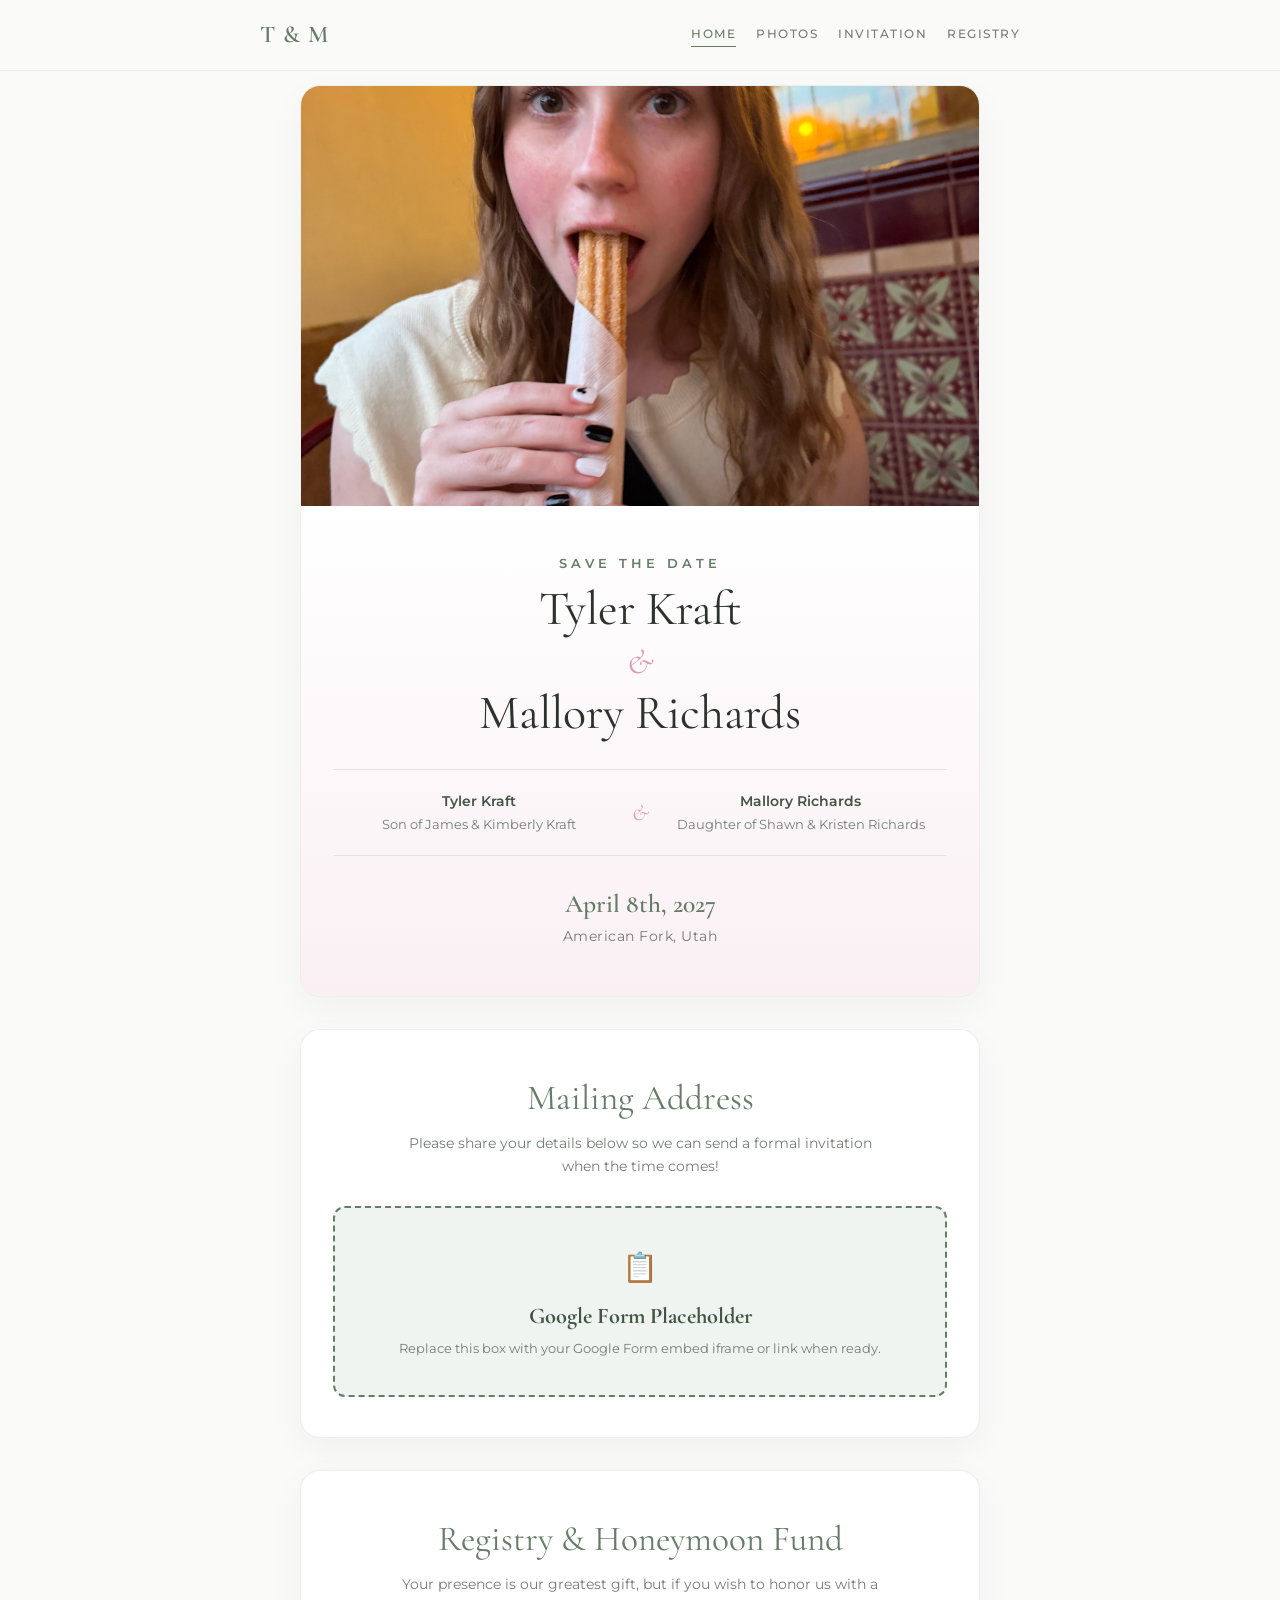
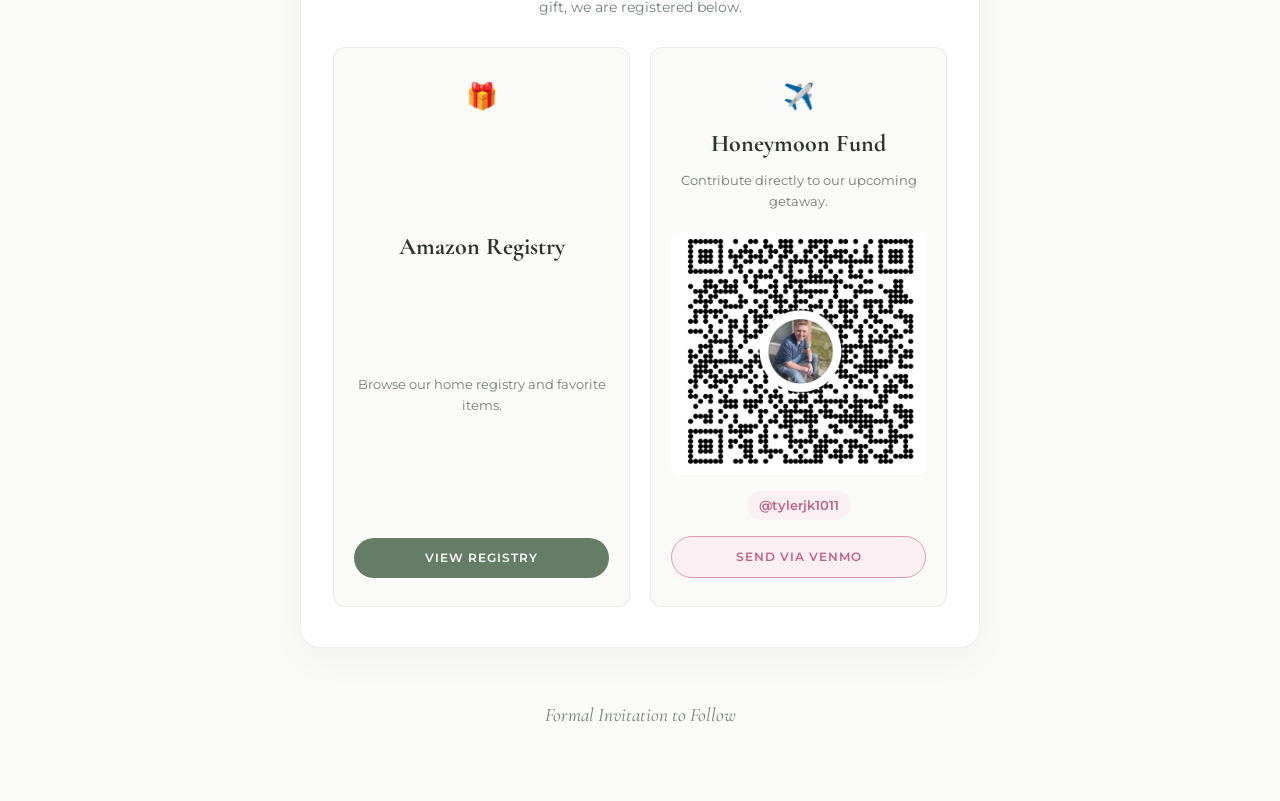
==== index.html @ 61050654 "first commit" ====
<!DOCTYPE html>
<html lang="en">
<head>
  <meta charset="UTF-8" />
  <meta name="viewport" content="width=device-width, initial-scale=1.0" />
  <title>Save the Date | Tyler & Mallory</title>

  <!-- Google Fonts -->
  <link rel="preconnect" href="https://fonts.googleapis.com">
  <link rel="preconnect" href="https://fonts.gstatic.com" crossorigin>
  <link href="https://fonts.googleapis.com/css2?family=Cormorant+Garamond:ital,wght@0,300;0,400;0,600;1,400&family=Montserrat:wght@300;400;500;600&display=swap" rel="stylesheet">

  <link rel="stylesheet" href="styles.css" />
</head>
<body>

  <!-- Sticky Navigation Bar -->
  <nav class="navbar">
    <div class="nav-container">
      <a href="index.html" class="nav-brand">T & M</a>
      <div class="nav-links">
        <a href="index.html" class="active">Home</a>
        <a href="gallery.html">Photos</a>
        <a href="#form-section">Invitation</a>
        <a href="#registry-section">Registry</a>
      </div>
    </div>
  </nav>

  <main class="container">
    
    <!-- Hero Section -->
    <header class="hero">
      <div class="hero-image-wrapper">
        <img src="images/churro.jpg" alt="Tyler Kraft and Mallory Richards" class="hero-image" />
      </div>

      <div class="hero-content">
        <span class="subtitle">Save the Date</span>
        <h1 class="names">
          Tyler Kraft
          <span class="ampersand">&amp;</span>
          Mallory Richards
        </h1>

        <!-- Parents Lineage Block -->
        <div class="parents-block">
          <div class="parent-side">
            <span class="groom-label">Tyler Kraft</span>
            <span class="parent-names">Son of James &amp; Kimberly Kraft</span>
          </div>
          <div class="parent-divider">&amp;</div>
          <div class="parent-side">
            <span class="bride-label">Mallory Richards</span>
            <span class="parent-names">Daughter of Shawn &amp; Kristen Richards</span>
          </div>
        </div>

        <div class="date-badge">
          <p class="date">April 8th, 2027</p>
          <p class="location">American Fork, Utah</p>
        </div>
      </div>
    </header>

    <!-- Address / Invitation Request Form Section -->
    <section id="form-section" class="card">
      <div class="card-header">
        <h2 class="card-title">Mailing Address</h2>
        <p class="card-subtitle">Please share your details below so we can send a formal invitation when the time comes!</p>
      </div>
      
      <!-- GOOGLE FORM PLACEHOLDER -->
      <div class="form-placeholder">
        <div class="placeholder-icon">📋</div>
        <h3>Google Form Placeholder</h3>
        <p>Replace this box with your Google Form embed iframe or link when ready.</p>
      </div>
    </section>

    <!-- Registry & Honeymoon Fund Section -->
    <section id="registry-section" class="card">
      <div class="card-header">
        <h2 class="card-title">Registry &amp; Honeymoon Fund</h2>
        <p class="card-subtitle">Your presence is our greatest gift, but if you wish to honor us with a gift, we are registered below.</p>
      </div>

      <div class="registry-grid">
        
        <!-- Amazon Registry Card -->
        <div class="registry-card">
          <div class="registry-icon">🎁</div>
          <h3>Amazon Registry</h3>
          <p>Browse our home registry and favorite items.</p>
          <a href="https://www.amazon.com/" target="_blank" rel="noopener noreferrer" class="btn btn-primary">View Registry</a>
        </div>

        <!-- Venmo Honeymoon Fund Card -->
        <div class="registry-card">
          <div class="registry-icon">✈️</div>
          <h3>Honeymoon Fund</h3>
          <p>Contribute directly to our upcoming getaway.</p>
          <img src="images/qr.jpeg" alt="Venmo QR Code" class="venmo-qr" />
          <div class="venmo-tag">@tylerjk1011</div>
          <a href="https://venmo.com/u/tylerjk1011" target="_blank" rel="noopener noreferrer" class="btn btn-secondary">Send via Venmo</a>
        </div>

      </div>
    </section>

    <footer>
      <p>Formal Invitation to Follow</p>
    </footer>

  </main>

</body>
</html>
---- styles.css ----
:root {
  /* Color Palette */
  --bg-light: #FAFAF8;
  --pink-soft: #FAF0F4;
  --pink-accent: #E09BB2;
  --pink-dark: #C26383;
  --green-soft: #F0F4F1;
  --green-primary: #657D67;
  --green-dark: #425444;
  --text-main: #2C332D;
  --text-muted: #737D75;
  --white: #FFFFFF;
  --border-light: rgba(101, 125, 103, 0.12);
  --shadow-soft: 0 12px 36px rgba(0, 0, 0, 0.04);
  --shadow-hover: 0 16px 40px rgba(0, 0, 0, 0.08);
  --radius-lg: 20px;
  --radius-md: 12px;
}

* {
  box-sizing: border-box;
  margin: 0;
  padding: 0;
}

html {
  scroll-behavior: smooth;
}

body {
  font-family: 'Montserrat', sans-serif;
  background-color: var(--bg-light);
  color: var(--text-main);
  line-height: 1.6;
  padding-top: 85px;
  display: flex;
  flex-direction: column;
  align-items: center;
}

/* --- Sticky Navbar --- */
.navbar {
  position: fixed;
  top: 0;
  left: 0;
  width: 100%;
  background-color: rgba(250, 250, 248, 0.92);
  backdrop-filter: blur(10px);
  border-bottom: 1px solid var(--border-light);
  z-index: 1000;
  padding: 16px 24px;
}

.nav-container {
  max-width: 760px;
  margin: 0 auto;
  display: flex;
  justify-content: space-between;
  align-items: center;
}

.nav-brand {
  font-family: 'Cormorant Garamond', serif;
  font-size: 1.5rem;
  font-weight: 600;
  color: var(--green-primary);
  text-decoration: none;
  letter-spacing: 1px;
}

.nav-links {
  display: flex;
  gap: 20px;
}

.nav-links a {
  text-decoration: none;
  color: var(--text-muted);
  font-size: 0.78rem;
  font-weight: 500;
  text-transform: uppercase;
  letter-spacing: 1.5px;
  transition: all 0.2s ease;
  padding-bottom: 2px;
}

.nav-links a:hover,
.nav-links a.active {
  color: var(--green-primary);
  border-bottom: 1.5px solid var(--green-primary);
}

/* --- Container --- */
.container {
  max-width: 720px;
  width: 100%;
  padding: 0 20px 40px;
}

/* --- Hero Card --- */
.hero {
  background: var(--white);
  border-radius: var(--radius-lg);
  overflow: hidden;
  box-shadow: var(--shadow-soft);
  border: 1px solid var(--border-light);
  margin-bottom: 32px;
}

.hero-image-wrapper {
  width: 100%;
  height: 420px;
  overflow: hidden;
}

.hero-image {
  width: 100%;
  height: 100%;
  object-fit: cover;
  display: block;
}

.hero-content {
  padding: 48px 32px;
  text-align: center;
  background: linear-gradient(180deg, var(--white) 0%, var(--pink-soft) 100%);
}

.subtitle {
  font-size: 0.8rem;
  letter-spacing: 4px;
  text-transform: uppercase;
  color: var(--green-primary);
  font-weight: 600;
  display: block;
  margin-bottom: 8px;
}

.names {
  font-family: 'Cormorant Garamond', serif;
  font-size: 3rem;
  font-weight: 400;
  color: var(--text-main);
  line-height: 1.15;
  margin-bottom: 24px;
}

.ampersand {
  display: block;
  font-style: italic;
  font-size: 2.2rem;
  color: var(--pink-accent);
  margin: 4px 0;
}

/* --- Parents Lineage Block --- */
.parents-block {
  display: flex;
  justify-content: center;
  align-items: center;
  gap: 16px;
  margin: 28px 0;
  padding: 20px 10px;
  border-top: 1px solid rgba(101, 125, 103, 0.15);
  border-bottom: 1px solid rgba(101, 125, 103, 0.15);
}

.parent-side {
  flex: 1;
}

.groom-label,
.bride-label {
  display: block;
  font-weight: 600;
  font-size: 0.88rem;
  color: var(--green-dark);
}

.parent-names {
  display: block;
  font-size: 0.8rem;
  color: var(--text-muted);
  margin-top: 2px;
}

.parent-divider {
  font-family: 'Cormorant Garamond', serif;
  font-style: italic;
  font-size: 1.4rem;
  color: var(--pink-accent);
}

.date-badge {
  margin-top: 24px;
}

.date-badge .date {
  font-family: 'Cormorant Garamond', serif;
  font-size: 1.6rem;
  font-weight: 600;
  color: var(--green-primary);
}

.date-badge .location {
  font-size: 0.88rem;
  color: var(--text-muted);
  letter-spacing: 0.5px;
}

/* --- Content Cards --- */
.card {
  background: var(--white);
  border-radius: var(--radius-lg);
  padding: 40px 32px;
  margin-bottom: 32px;
  box-shadow: var(--shadow-soft);
  border: 1px solid var(--border-light);
  scroll-margin-top: 100px;
}

.card-header {
  text-align: center;
  margin-bottom: 28px;
}

.card-title {
  font-family: 'Cormorant Garamond', serif;
  font-size: 2.2rem;
  font-weight: 400;
  color: var(--green-primary);
  margin-bottom: 6px;
}

.display-title {
  font-size: 2.8rem;
}

.card-subtitle {
  color: var(--text-muted);
  font-size: 0.9rem;
  max-width: 480px;
  margin: 0 auto;
}

/* --- Form Placeholder --- */
.form-placeholder {
  background-color: var(--green-soft);
  border: 2px dashed var(--green-primary);
  border-radius: var(--radius-md);
  padding: 36px 20px;
  text-align: center;
  color: var(--green-dark);
}

.placeholder-icon {
  font-size: 1.8rem;
  margin-bottom: 8px;
}

.form-placeholder h3 {
  font-family: 'Cormorant Garamond', serif;
  font-size: 1.4rem;
  margin-bottom: 4px;
}

.form-placeholder p {
  font-size: 0.82rem;
  color: var(--text-muted);
}

/* --- Registry Cards --- */
.registry-grid {
  display: grid;
  grid-template-columns: 1fr 1fr;
  gap: 20px;
}

.registry-card {
  background-color: var(--bg-light);
  border-radius: var(--radius-md);
  padding: 28px 20px;
  text-align: center;
  border: 1px solid var(--border-light);
  display: flex;
  flex-direction: column;
  align-items: center;
  justify-content: space-between;
}

.registry-icon {
  font-size: 1.6rem;
  margin-bottom: 8px;
}

.registry-card h3 {
  font-family: 'Cormorant Garamond', serif;
  font-size: 1.5rem;
  color: var(--text-main);
  margin-bottom: 6px;
}

.registry-card p {
  font-size: 0.82rem;
  color: var(--text-muted);
  margin-bottom: 20px;
}

.venmo-tag {
  display: inline-block;
  background-color: var(--pink-soft);
  color: var(--pink-dark);
  font-weight: 600;
  font-size: 0.82rem;
  padding: 4px 12px;
  border-radius: 20px;
  margin-bottom: 16px;
}

/* --- Venmo QR styling: make responsive and fit card --- */
.venmo-qr {
  display: block;
  width: clamp(140px, 32vw, 260px);
  max-width: 100%;
  height: auto;
  margin: 0  auto 16px;
  object-fit: contain;
  border-radius: 8px;
}

/* --- Buttons --- */
.btn {
  display: inline-block;
  text-decoration: none;
  padding: 10px 22px;
  border-radius: 30px;
  font-size: 0.78rem;
  font-weight: 600;
  letter-spacing: 1px;
  text-transform: uppercase;
  transition: all 0.2s ease;
  width: 100%;
}

.btn-primary {
  background-color: var(--green-primary);
  color: var(--white);
}

.btn-primary:hover {
  background-color: var(--green-dark);
}

.btn-secondary {
  background-color: var(--pink-soft);
  color: var(--pink-dark);
  border: 1px solid var(--pink-accent);
}

.btn-secondary:hover {
  background-color: var(--pink-accent);
  color: var(--white);
}

/* --- Dedicated Gallery Page Layout --- */
.gallery-header-card {
  text-align: center;
  padding: 32px 20px;
}

.gallery-grid {
  display: grid;
  grid-template-columns: repeat(2, 1fr);
  gap: 16px;
  margin-bottom: 32px;
}

.gallery-item {
  width: 100%;
  aspect-ratio: 1 / 1;
  border-radius: var(--radius-md);
  overflow: hidden;
  box-shadow: var(--shadow-soft);
  border: 1px solid var(--border-light);
}

.gallery-item.large {
  grid-column: span 2;
  aspect-ratio: 16 / 9;
}

.gallery-item img {
  width: 100%;
  height: 100%;
  object-fit: cover;
  transition: transform 0.4s ease;
}

.gallery-item img:hover {
  transform: scale(1.03);
}

@media (max-width: 640px) {
  .registry-grid {
    grid-template-columns: 1fr;
  }
}

/* --- Footer --- */
footer {
  text-align: center;
  padding: 20px 0 30px;
  color: var(--text-muted);
  font-family: 'Cormorant Garamond', serif;
  font-size: 1.2rem;
  font-style: italic;
}

.back-link {
  color: var(--green-primary);
  text-decoration: none;
  font-style: normal;
  font-size: 0.9rem;
  font-family: 'Montserrat', sans-serif;
}

.back-link:hover {
  text-decoration: underline;
}

/* --- Mobile Responsiveness --- */
@media (max-width: 600px) {
  body {
    padding-top: 75px;
  }

  .nav-links {
    gap: 12px;
  }

  .nav-links a {
    font-size: 0.7rem;
    letter-spacing: 0.8px;
  }

  .hero-image-wrapper {
    height: 280px;
  }

  .names {
    font-size: 2.2rem;
  }

  .parents-block {
    flex-direction: column;
    gap: 12px;
  }

  .parent-divider {
    font-size: 1.1rem;
    margin: -4px 0;
  }

  .registry-grid {
    grid-template-columns: 1fr;
  }

  .gallery-item.large {
    grid-column: span 1;
    aspect-ratio: 1 / 1;
  }
}
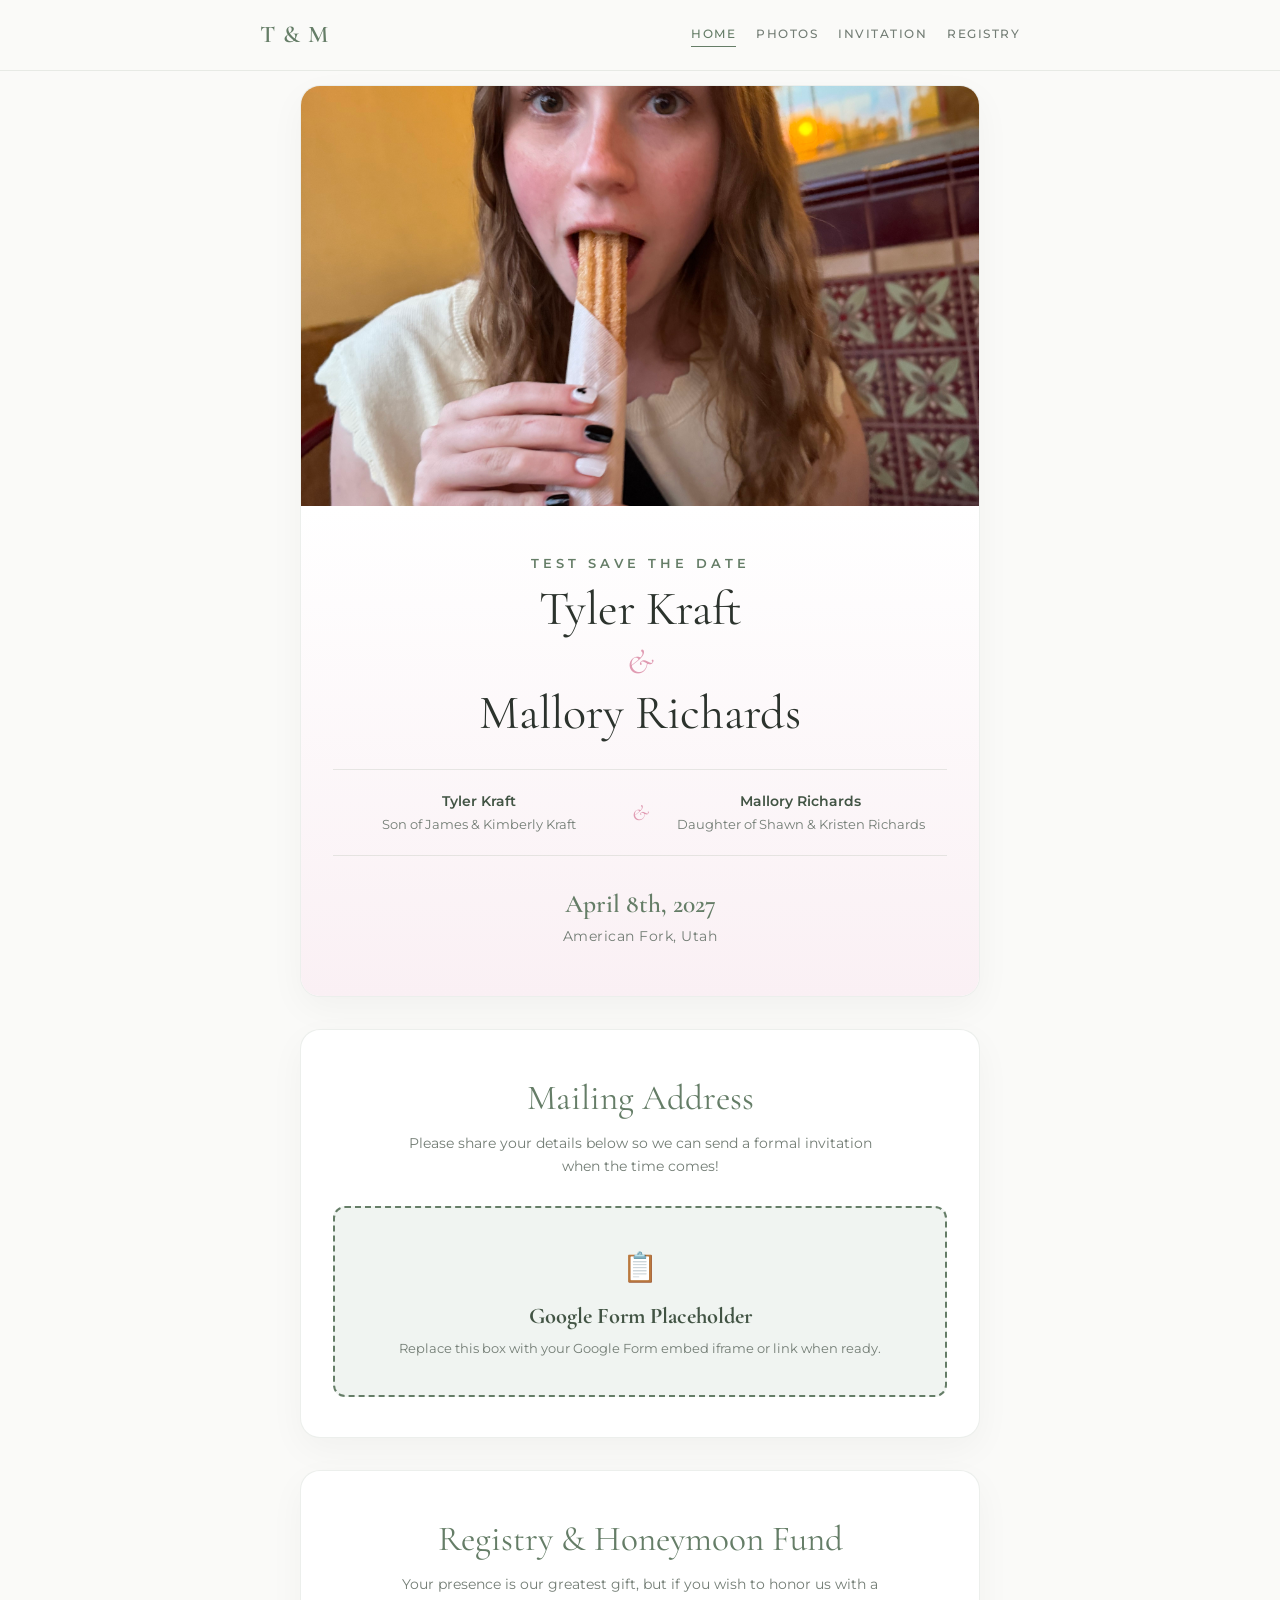
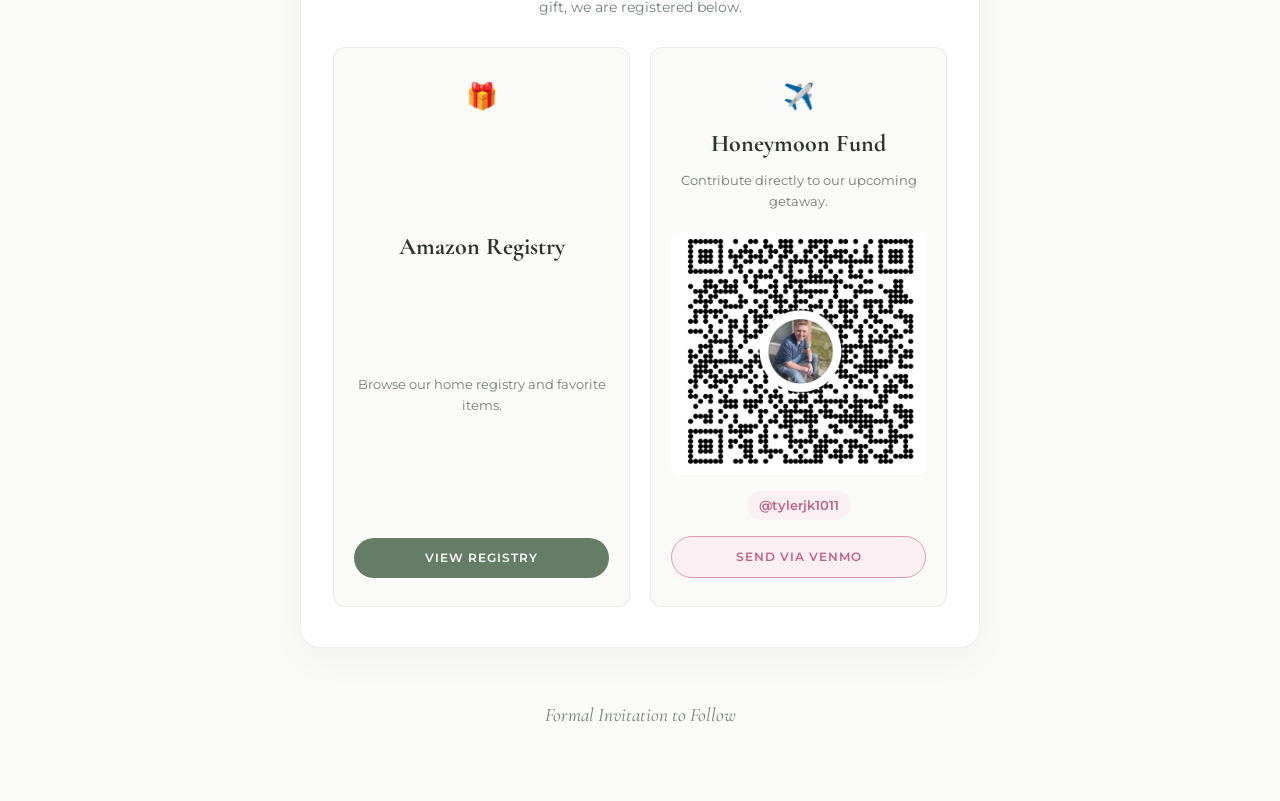
==== commit f4dc37cf: "test" ====
--- a/index.html
+++ b/index.html
@@ -36,7 +36,7 @@
       </div>
 
       <div class="hero-content">
-        <span class="subtitle">Save the Date</span>
+        <span class="subtitle">Test Save the Date</span>
         <h1 class="names">
           Tyler Kraft
           <span class="ampersand">&amp;</span>
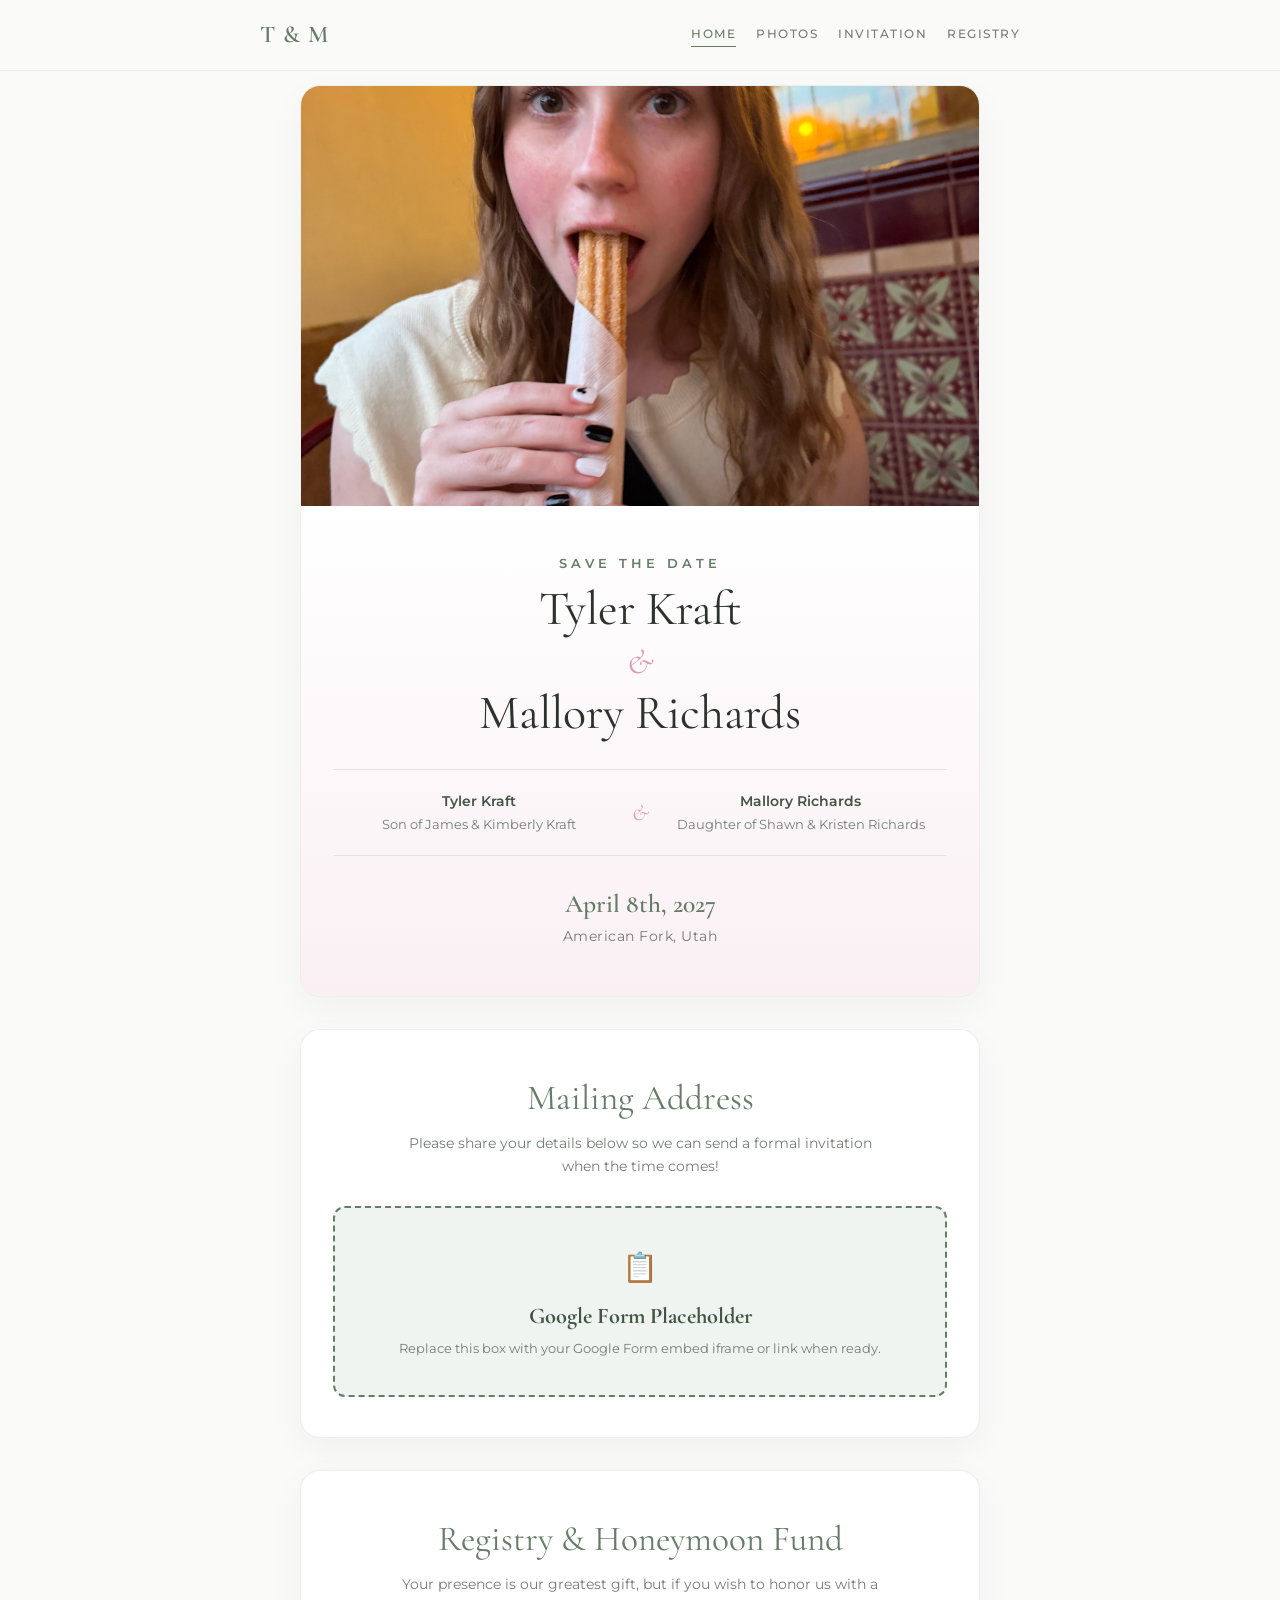
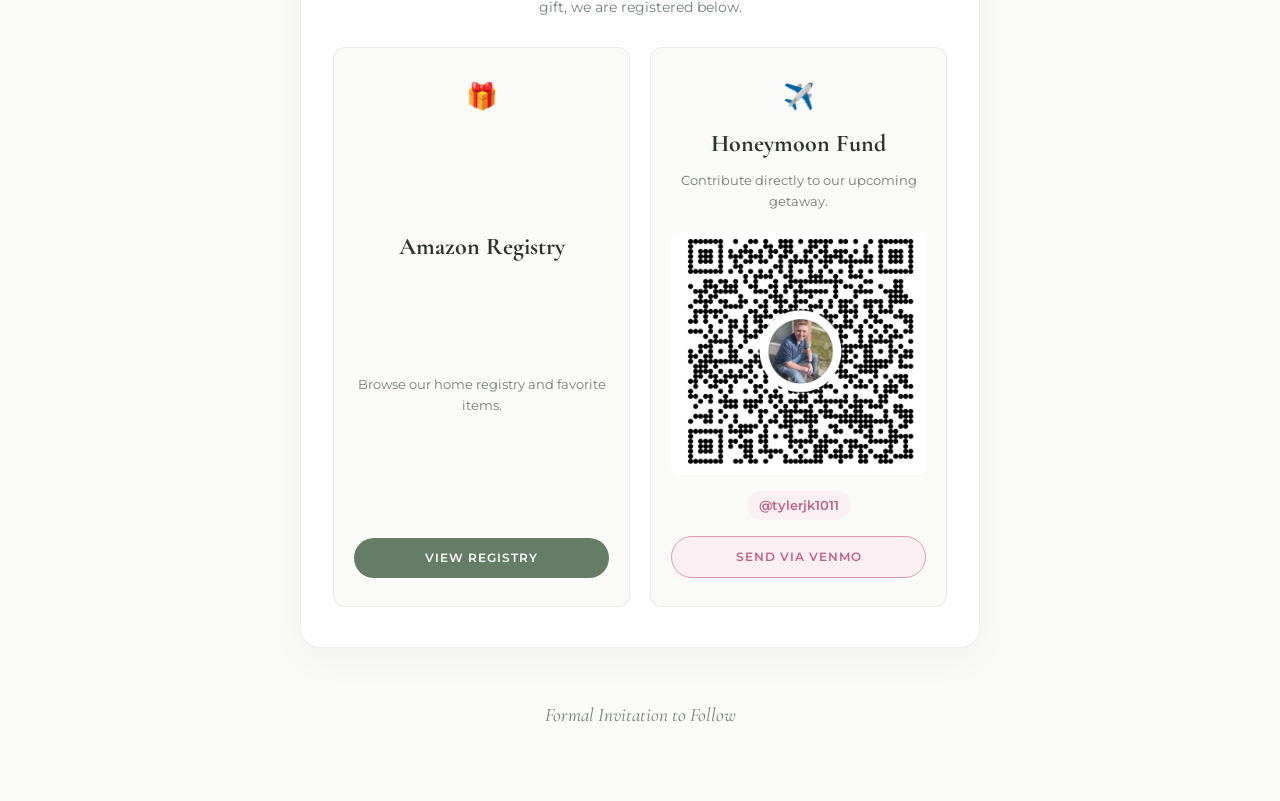
==== commit 834c4614: "fix" ====
--- a/index.html
+++ b/index.html
@@ -36,7 +36,7 @@
       </div>
 
       <div class="hero-content">
-        <span class="subtitle">Test Save the Date</span>
+        <span class="subtitle">Save the Date</span>
         <h1 class="names">
           Tyler Kraft
           <span class="ampersand">&amp;</span>
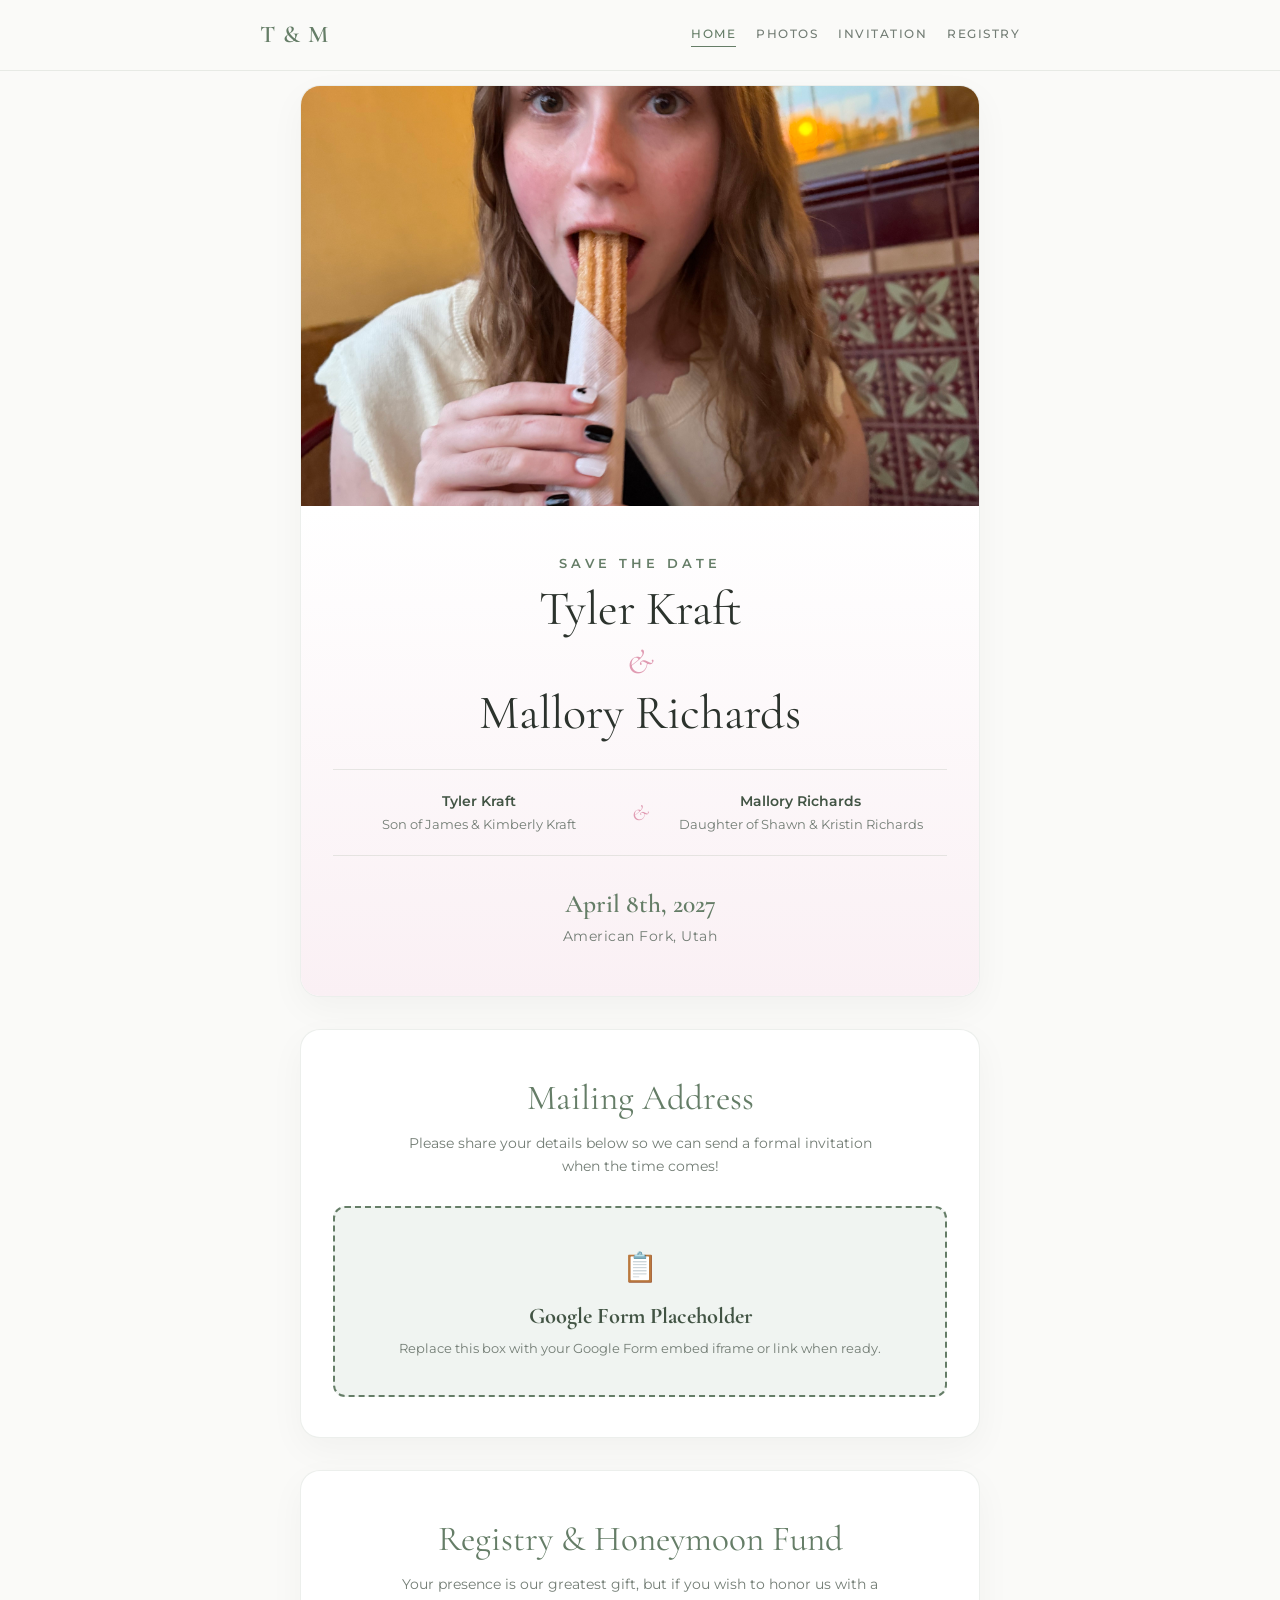
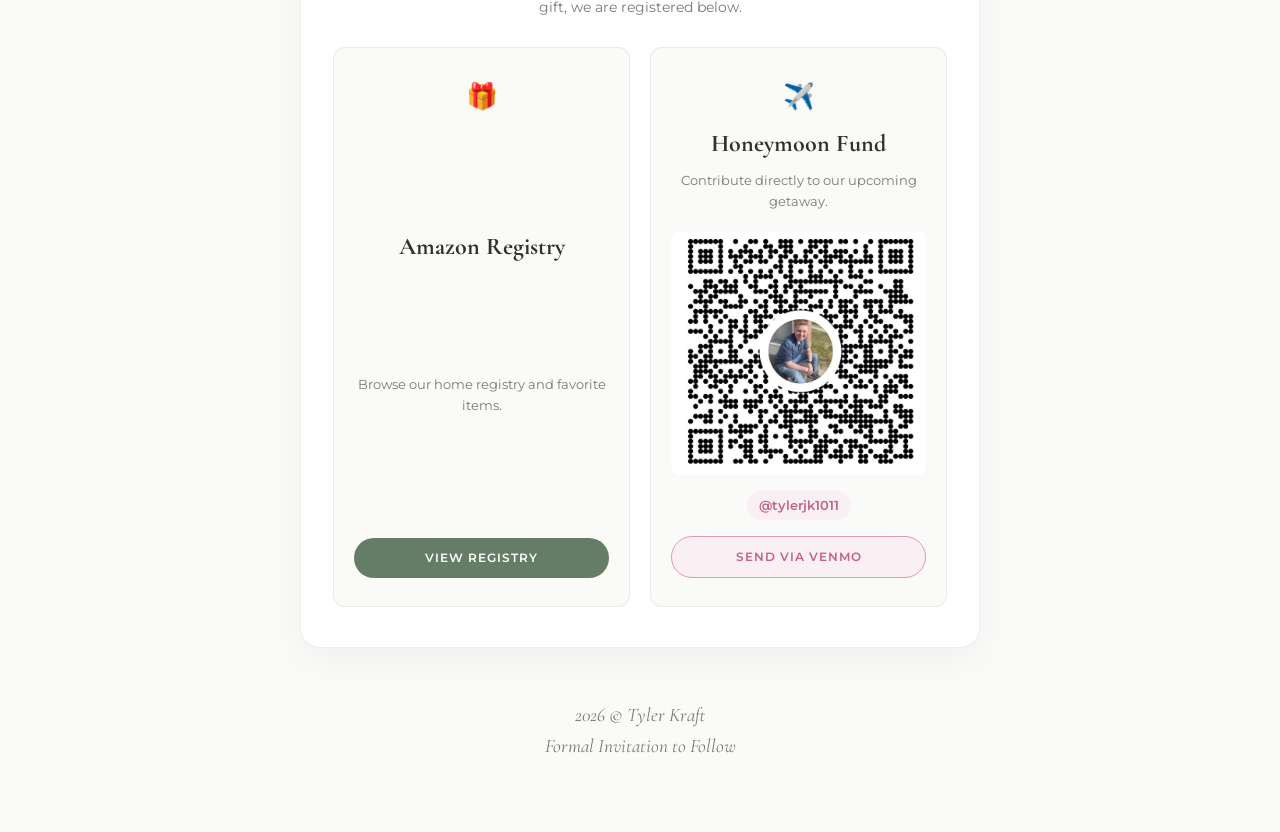
==== commit 4ca7ce95: "fixes" ====
--- a/index.html
+++ b/index.html
@@ -52,7 +52,7 @@
           <div class="parent-divider">&amp;</div>
           <div class="parent-side">
             <span class="bride-label">Mallory Richards</span>
-            <span class="parent-names">Daughter of Shawn &amp; Kristen Richards</span>
+            <span class="parent-names">Daughter of Shawn &amp; Kristin Richards</span>
           </div>
         </div>
 
@@ -109,6 +109,9 @@
     </section>
 
     <footer>
+      <p>
+            2026 &copy; Tyler Kraft
+        </p>
       <p>Formal Invitation to Follow</p>
     </footer>
 
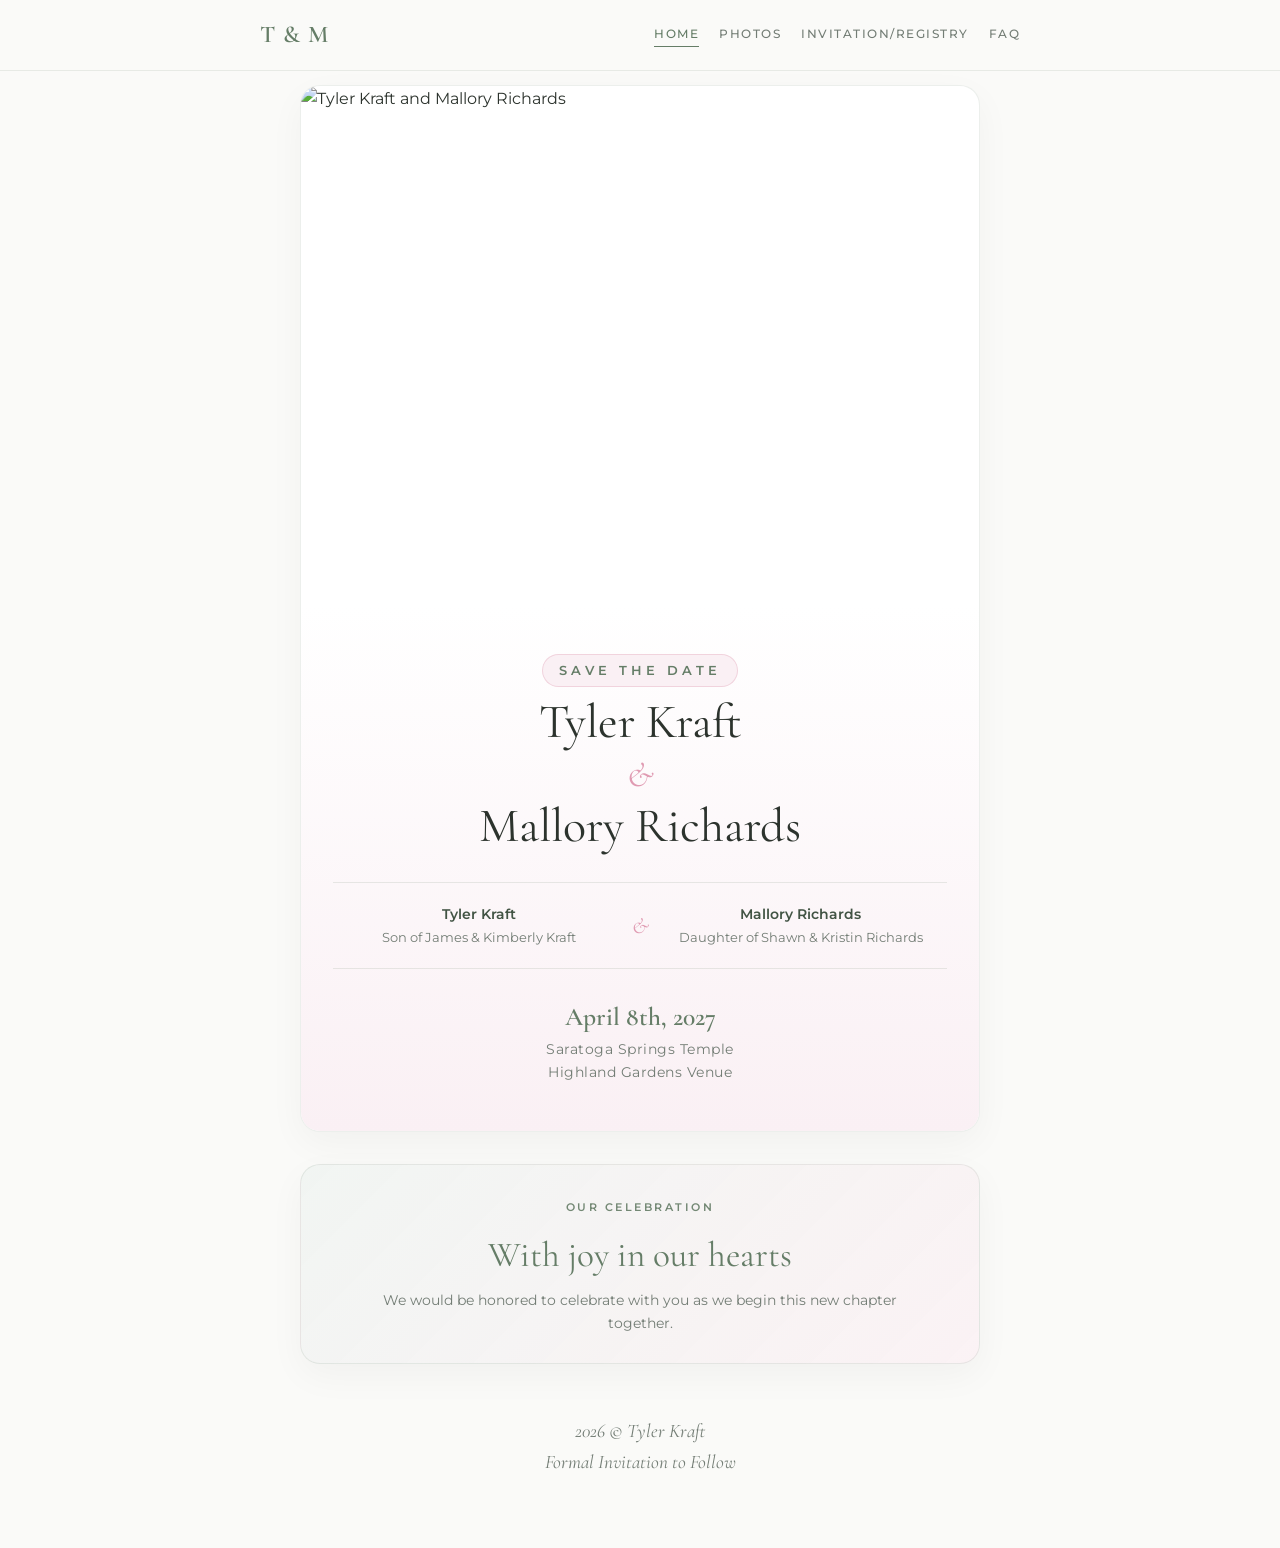
==== commit 225dd636: "New edits" ====
--- a/index.html
+++ b/index.html
@@ -21,8 +21,8 @@
       <div class="nav-links">
         <a href="index.html" class="active">Home</a>
         <a href="gallery.html">Photos</a>
-        <a href="#form-section">Invitation</a>
-        <a href="#registry-section">Registry</a>
+        <a href="details.html">Invitation/Registry</a>
+        <a href="faq.html">FAQ</a>
       </div>
     </div>
   </nav>
@@ -32,7 +32,7 @@
     <!-- Hero Section -->
     <header class="hero">
       <div class="hero-image-wrapper">
-        <img src="images/churro.jpg" alt="Tyler Kraft and Mallory Richards" class="hero-image" />
+        <img src="images/main.jpg" alt="Tyler Kraft and Mallory Richards" class="hero-image" />
       </div>
 
       <div class="hero-content">
@@ -58,53 +58,17 @@
 
         <div class="date-badge">
           <p class="date">April 8th, 2027</p>
-          <p class="location">American Fork, Utah</p>
+          <p class="location">Saratoga Springs Temple</p>
+          <p class="location">Highland Gardens Venue</p>
         </div>
       </div>
     </header>
 
-    <!-- Address / Invitation Request Form Section -->
-    <section id="form-section" class="card">
+    <section class="card invitation-card">
       <div class="card-header">
-        <h2 class="card-title">Mailing Address</h2>
-        <p class="card-subtitle">Please share your details below so we can send a formal invitation when the time comes!</p>
-      </div>
-      
-      <!-- GOOGLE FORM PLACEHOLDER -->
-      <div class="form-placeholder">
-        <div class="placeholder-icon">📋</div>
-        <h3>Google Form Placeholder</h3>
-        <p>Replace this box with your Google Form embed iframe or link when ready.</p>
-      </div>
-    </section>
-
-    <!-- Registry & Honeymoon Fund Section -->
-    <section id="registry-section" class="card">
-      <div class="card-header">
-        <h2 class="card-title">Registry &amp; Honeymoon Fund</h2>
-        <p class="card-subtitle">Your presence is our greatest gift, but if you wish to honor us with a gift, we are registered below.</p>
-      </div>
-
-      <div class="registry-grid">
-        
-        <!-- Amazon Registry Card -->
-        <div class="registry-card">
-          <div class="registry-icon">🎁</div>
-          <h3>Amazon Registry</h3>
-          <p>Browse our home registry and favorite items.</p>
-          <a href="https://www.amazon.com/" target="_blank" rel="noopener noreferrer" class="btn btn-primary">View Registry</a>
-        </div>
-
-        <!-- Venmo Honeymoon Fund Card -->
-        <div class="registry-card">
-          <div class="registry-icon">✈️</div>
-          <h3>Honeymoon Fund</h3>
-          <p>Contribute directly to our upcoming getaway.</p>
-          <img src="images/qr.jpeg" alt="Venmo QR Code" class="venmo-qr" />
-          <div class="venmo-tag">@tylerjk1011</div>
-          <a href="https://venmo.com/u/tylerjk1011" target="_blank" rel="noopener noreferrer" class="btn btn-secondary">Send via Venmo</a>
-        </div>
-
+        <span class="section-kicker">Our Celebration</span>
+        <h2 class="card-title">With joy in our hearts</h2>
+        <p class="card-subtitle">We would be honored to celebrate with you as we begin this new chapter together.</p>
       </div>
     </section>
 
--- a/styles.css
+++ b/styles.css
@@ -109,13 +109,13 @@
 
 .hero-image-wrapper {
   width: 100%;
-  height: 420px;
+  height: 520px;
   overflow: hidden;
 }
 
 .hero-image {
   width: 100%;
-  height: 100%;
+  height: 110%;
   object-fit: cover;
   display: block;
 }
@@ -127,13 +127,18 @@
 }
 
 .subtitle {
+  display: inline-block;
   font-size: 0.8rem;
   letter-spacing: 4px;
   text-transform: uppercase;
   color: var(--green-primary);
   font-weight: 600;
-  display: block;
   margin-bottom: 8px;
+  background: var(--pink-soft);
+  border: 1px solid rgba(224, 155, 178, 0.35);
+  border-radius: 999px;
+  padding: 8px 16px;
+  line-height: 1.2;
 }
 
 .names {
@@ -243,14 +248,52 @@
   margin: 0 auto;
 }
 
+.section-kicker {
+  display: inline-block;
+  margin-bottom: 10px;
+  font-size: 0.7rem;
+  letter-spacing: 2.5px;
+  text-transform: uppercase;
+  color: var(--green-primary);
+  font-weight: 600;
+  opacity: 0.9;
+}
+
+.invitation-card {
+  background: linear-gradient(135deg, rgba(240, 244, 241, 0.9) 0%, rgba(250, 240, 244, 0.85) 100%);
+  padding: 28px 24px;
+}
+
+.invitation-card .card-header {
+  margin-bottom: 0;
+}
+
+.invitation-card .card-subtitle {
+  max-width: 560px;
+}
+
+.details-page .card {
+  padding: 32px 28px;
+}
+
+.details-page .card-header {
+  margin-bottom: 22px;
+}
+
+.details-page .registry-card {
+  background: linear-gradient(180deg, rgba(250, 250, 248, 0.95), rgba(240, 244, 241, 0.9));
+  border: 1px solid var(--border-light);
+}
+
 /* --- Form Placeholder --- */
 .form-placeholder {
-  background-color: var(--green-soft);
-  border: 2px dashed var(--green-primary);
+  background: linear-gradient(135deg, var(--green-soft) 0%, rgba(255, 255, 255, 0.7) 100%);
+  border: 1px solid rgba(101, 125, 103, 0.18);
   border-radius: var(--radius-md);
   padding: 36px 20px;
   text-align: center;
   color: var(--green-dark);
+  box-shadow: inset 0 1px 0 rgba(255, 255, 255, 0.6);
 }
 
 .placeholder-icon {
@@ -400,9 +443,101 @@
   transform: scale(1.03);
 }
 
+/* --- FAQ Page --- */
+.faq-header-card {
+  padding: 32px 20px 20px;
+  text-align: center;
+}
+
+.faq-card {
+  display: grid;
+  gap: 28px;
+}
+
+.schedule-card {
+  background: linear-gradient(135deg, var(--pink-soft) 0%, var(--green-soft) 100%);
+  border: 1px solid rgba(101, 125, 103, 0.18);
+  border-radius: var(--radius-md);
+  padding: 26px 22px;
+  box-shadow: inset 0 1px 0 rgba(255, 255, 255, 0.5);
+}
+
+.section-label {
+  display: inline-block;
+  font-size: 0.76rem;
+  font-weight: 600;
+  letter-spacing: 2px;
+  text-transform: uppercase;
+  color: var(--green-primary);
+  margin-bottom: 18px;
+}
+
+.schedule-list {
+  list-style: none;
+  display: grid;
+  gap: 12px;
+}
+
+.schedule-list li {
+  display: grid;
+  grid-template-columns: 96px 1fr;
+  gap: 12px;
+  align-items: center;
+  padding: 10px 0;
+  border-bottom: 1px solid rgba(101, 125, 103, 0.12);
+}
+
+.schedule-list li:last-child {
+  border-bottom: none;
+}
+
+.schedule-time {
+  font-weight: 600;
+  color: var(--green-primary);
+  font-size: 0.82rem;
+  letter-spacing: 0.5px;
+  background: rgba(255, 255, 255, 0.35);
+  border-radius: 999px;
+  padding: 4px 10px;
+  text-align: center;
+  width: fit-content;
+}
+
+.faq-list {
+  display: grid;
+  gap: 16px;
+}
+
+.faq-item {
+  background: linear-gradient(135deg, rgba(240, 244, 241, 0.95) 0%, rgba(250, 250, 248, 0.95) 100%);
+  border: 1px solid rgba(101, 125, 103, 0.16);
+  border-radius: var(--radius-md);
+  padding: 18px 20px;
+  box-shadow: inset 0 1px 0 rgba(255, 255, 255, 0.4);
+}
+
+.faq-question {
+  font-size: 0.96rem;
+  font-weight: 600;
+  color: var(--green-dark);
+  margin-bottom: 8px;
+  line-height: 1.5;
+}
+
+.faq-answer {
+  font-size: 0.92rem;
+  color: var(--text-muted);
+  line-height: 1.6;
+}
+
 @media (max-width: 640px) {
   .registry-grid {
     grid-template-columns: 1fr;
+  }
+
+  .schedule-list li {
+    grid-template-columns: 1fr;
+    gap: 4px;
   }
 }
 
@@ -434,6 +569,24 @@
     padding-top: 75px;
   }
 
+  .container {
+    padding: 0 14px 32px;
+  }
+
+  .card {
+    padding: 28px 20px;
+  }
+
+  .card-title {
+    font-size: 2rem;
+  }
+
+  .subtitle {
+    font-size: 0.68rem;
+    letter-spacing: 2.5px;
+    padding: 7px 12px;
+  }
+
   .nav-links {
     gap: 12px;
   }
@@ -461,6 +614,10 @@
     margin: -4px 0;
   }
 
+  .btn {
+    width: 100%;
+  }
+
   .registry-grid {
     grid-template-columns: 1fr;
   }
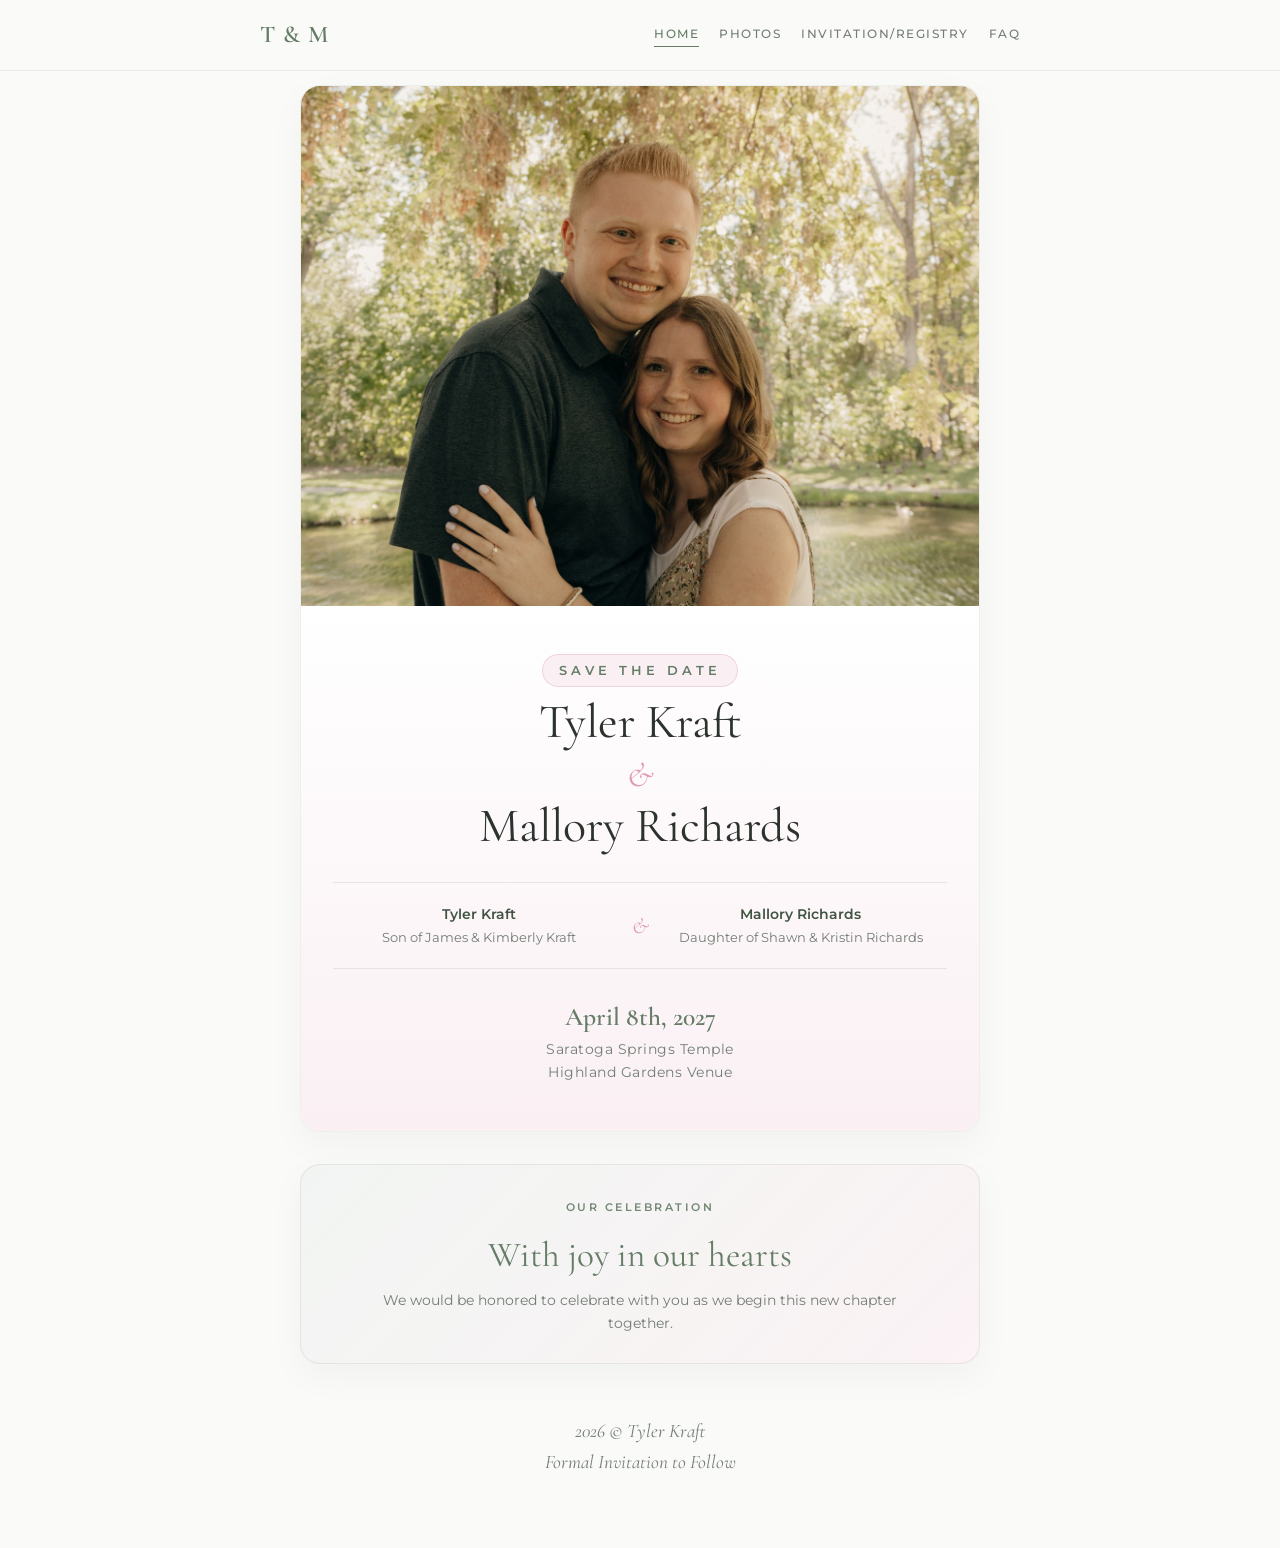
==== commit 9d75d897: "images fixes" ====
--- a/index.html
+++ b/index.html
@@ -32,7 +32,7 @@
     <!-- Hero Section -->
     <header class="hero">
       <div class="hero-image-wrapper">
-        <img src="images/main.jpg" alt="Tyler Kraft and Mallory Richards" class="hero-image" />
+        <img src="images/main.JPG" alt="Tyler Kraft and Mallory Richards" class="hero-image" />
       </div>
 
       <div class="hero-content">
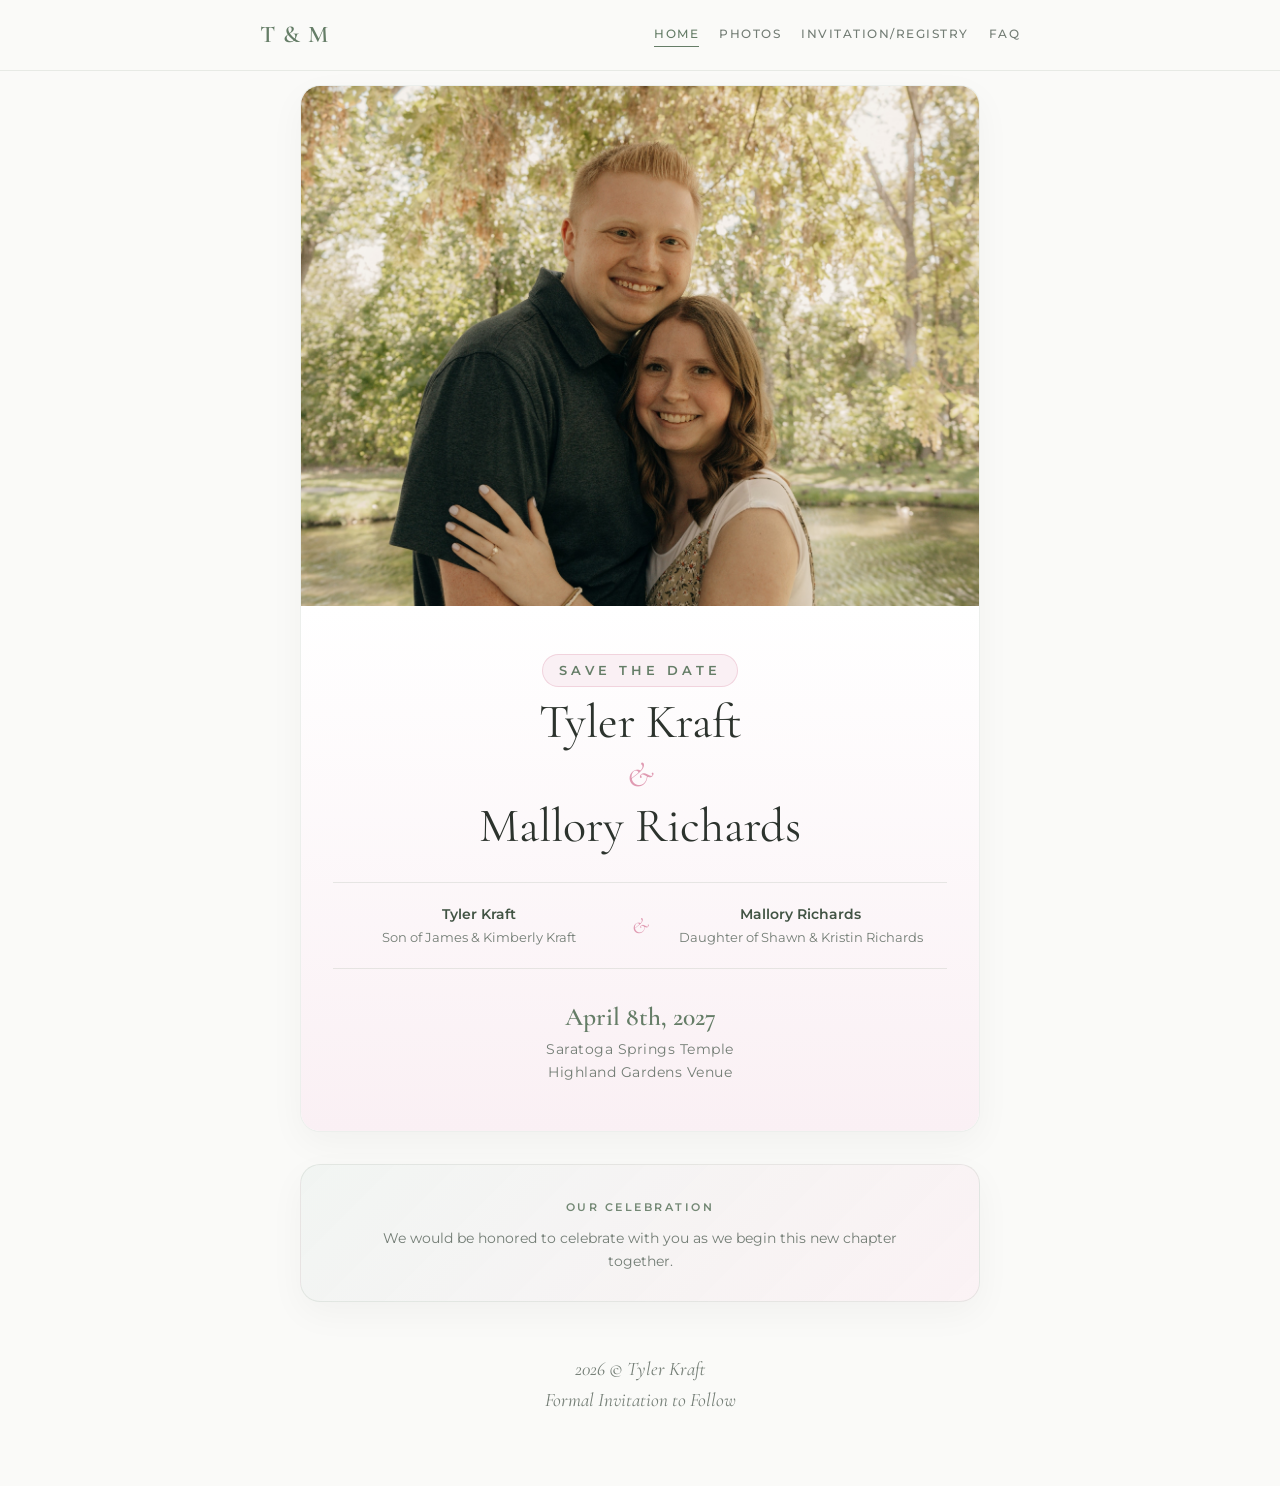
==== commit 568f5298: "againnnnnn" ====
--- a/index.html
+++ b/index.html
@@ -67,7 +67,6 @@
     <section class="card invitation-card">
       <div class="card-header">
         <span class="section-kicker">Our Celebration</span>
-        <h2 class="card-title">With joy in our hearts</h2>
         <p class="card-subtitle">We would be honored to celebrate with you as we begin this new chapter together.</p>
       </div>
     </section>
--- a/styles.css
+++ b/styles.css
@@ -320,33 +320,72 @@
 }
 
 .registry-card {
-  background-color: var(--bg-light);
+  background: linear-gradient(180deg, rgba(250, 250, 248, 0.95), rgba(240, 244, 241, 0.9));
   border-radius: var(--radius-md);
-  padding: 28px 20px;
+  padding: 22px 18px 18px;
   text-align: center;
   border: 1px solid var(--border-light);
-  display: flex;
-  flex-direction: column;
+  display: grid;
+  grid-template-rows: auto auto auto 1fr auto auto;
   align-items: center;
-  justify-content: space-between;
+  justify-items: center;
+  gap: 10px;
+  min-height: 350px;
 }
 
 .registry-icon {
   font-size: 1.6rem;
-  margin-bottom: 8px;
+  margin-bottom: 2px;
 }
 
 .registry-card h3 {
   font-family: 'Cormorant Garamond', serif;
   font-size: 1.5rem;
   color: var(--text-main);
-  margin-bottom: 6px;
-}
-
-.registry-card p {
+  margin: 0;
+}
+
+.registry-subtitle {
   font-size: 0.82rem;
   color: var(--text-muted);
-  margin-bottom: 20px;
+  margin: 0;
+  min-height: 2.6em;
+  display: flex;
+  align-items: center;
+  justify-content: center;
+  width: 100%;
+}
+
+.registry-media {
+  width: 100%;
+  max-width: 220px;
+  aspect-ratio: 1.45 / 1;
+  border-radius: 10px;
+  overflow: hidden;
+  border: 1px solid rgba(101, 125, 103, 0.12);
+  background: var(--white);
+  display: flex;
+  align-items: center;
+  justify-content: center;
+  margin: 4px 0 2px;
+}
+
+.registry-photo,
+.venmo-qr {
+  display: block;
+  width: 100%;
+  height: 100%;
+  border-radius: 10px;
+}
+
+.registry-photo {
+  object-fit: cover;
+}
+
+.venmo-qr {
+  object-fit: contain;
+  background: var(--white);
+  padding: 10px;
 }
 
 .venmo-tag {
@@ -357,18 +396,7 @@
   font-size: 0.82rem;
   padding: 4px 12px;
   border-radius: 20px;
-  margin-bottom: 16px;
-}
-
-/* --- Venmo QR styling: make responsive and fit card --- */
-.venmo-qr {
-  display: block;
-  width: clamp(140px, 32vw, 260px);
-  max-width: 100%;
-  height: auto;
-  margin: 0  auto 16px;
-  object-fit: contain;
-  border-radius: 8px;
+  margin: 0;
 }
 
 /* --- Buttons --- */
@@ -383,6 +411,8 @@
   text-transform: uppercase;
   transition: all 0.2s ease;
   width: 100%;
+  max-width: 220px;
+  margin-top: auto;
 }
 
 .btn-primary {
@@ -569,6 +599,20 @@
     padding-top: 75px;
   }
 
+  .navbar {
+    padding: 12px 14px;
+  }
+
+  .nav-brand {
+    font-size: 1.2rem;
+    line-height: 1;
+    white-space: nowrap;
+  }
+
+  .nav-container {
+    gap: 8px;
+  }
+
   .container {
     padding: 0 14px 32px;
   }
@@ -626,4 +670,23 @@
     grid-column: span 1;
     aspect-ratio: 1 / 1;
   }
+}
+
+@media (max-width: 420px) {
+  .navbar {
+    padding: 10px 10px;
+  }
+
+  .nav-brand {
+    font-size: 1rem;
+  }
+
+  .nav-links {
+    gap: 8px;
+  }
+
+  .nav-links a {
+    font-size: 0.58rem;
+    letter-spacing: 0.6px;
+  }
 }
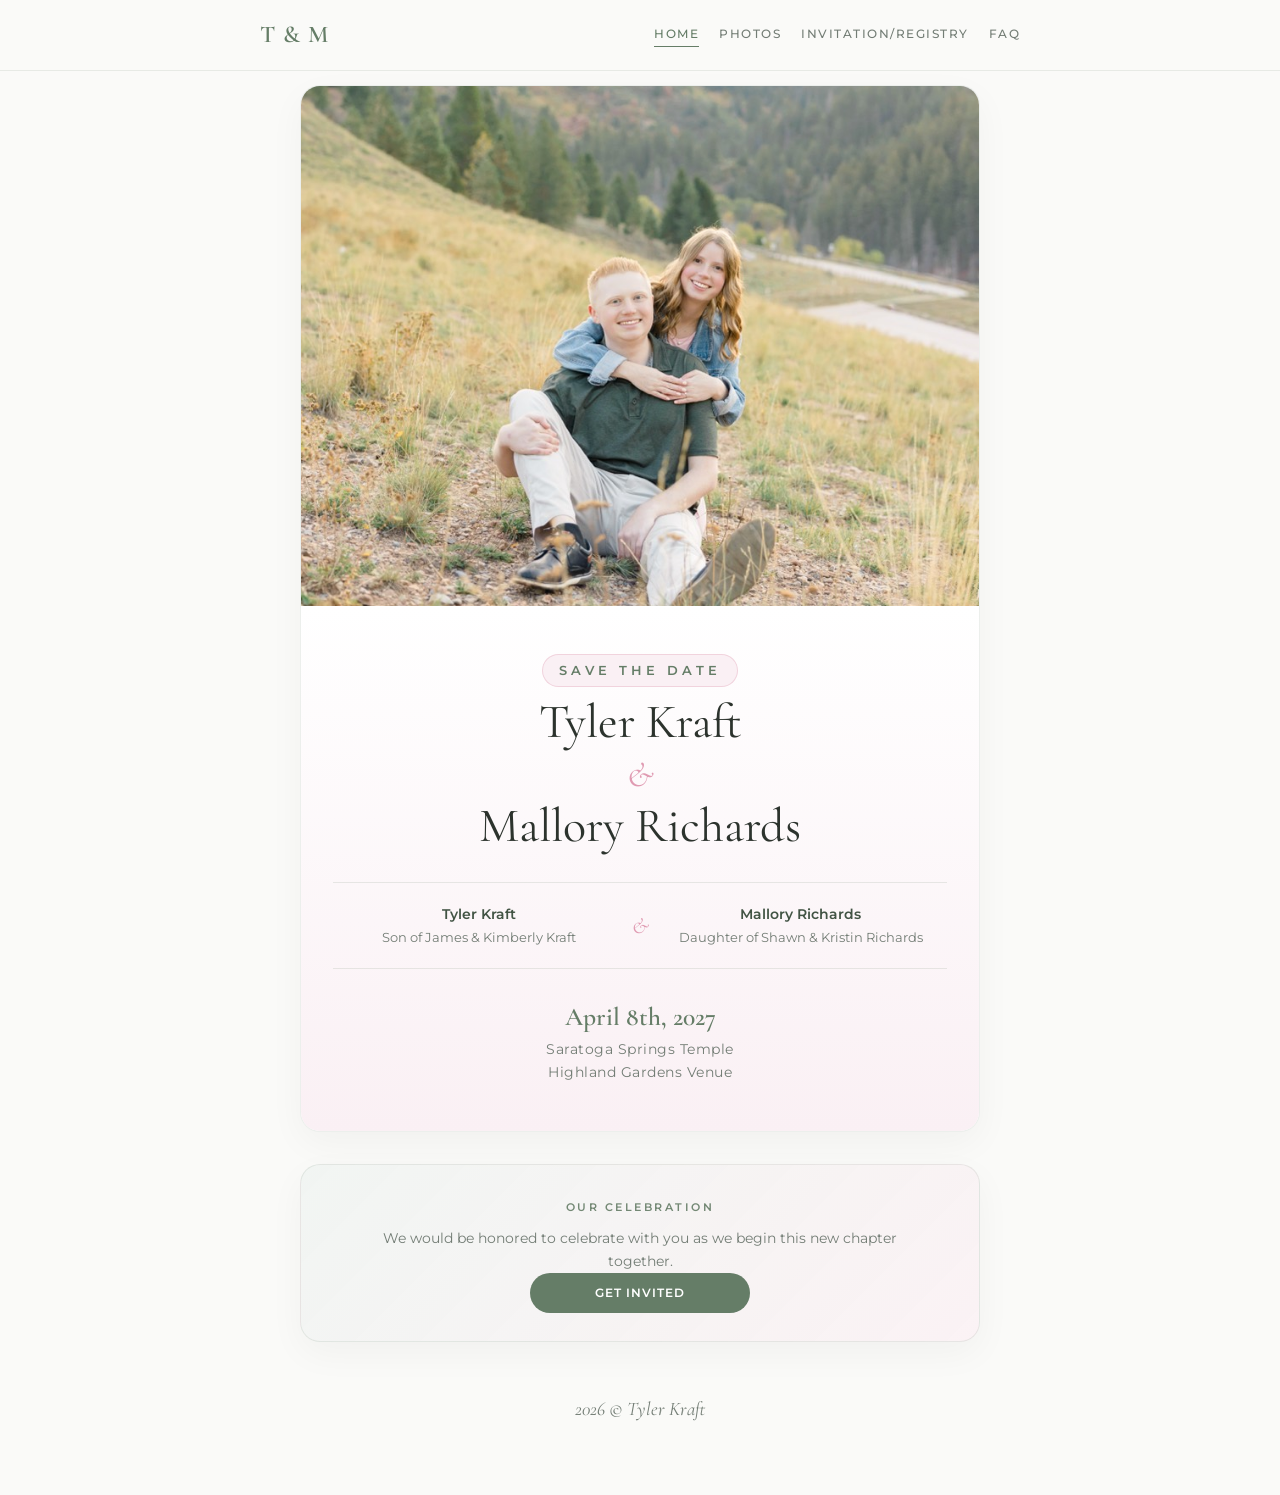
==== commit a4950df2: "new photos/changes" ====
--- a/index.html
+++ b/index.html
@@ -32,7 +32,7 @@
     <!-- Hero Section -->
     <header class="hero">
       <div class="hero-image-wrapper">
-        <img src="images/main.JPG" alt="Tyler Kraft and Mallory Richards" class="hero-image" />
+        <img src="images/gallery/engagement-93.jpg" alt="Tyler Kraft and Mallory Richards" class="hero-image" />
       </div>
 
       <div class="hero-content">
@@ -68,6 +68,7 @@
       <div class="card-header">
         <span class="section-kicker">Our Celebration</span>
         <p class="card-subtitle">We would be honored to celebrate with you as we begin this new chapter together.</p>
+        <a href="details.html" class="btn btn-primary">Get Invited</a>
       </div>
     </section>
 
@@ -75,7 +76,6 @@
       <p>
             2026 &copy; Tyler Kraft
         </p>
-      <p>Formal Invitation to Follow</p>
     </footer>
 
   </main>
--- a/styles.css
+++ b/styles.css
@@ -12,7 +12,6 @@
   --white: #FFFFFF;
   --border-light: rgba(101, 125, 103, 0.12);
   --shadow-soft: 0 12px 36px rgba(0, 0, 0, 0.04);
-  --shadow-hover: 0 16px 40px rgba(0, 0, 0, 0.08);
   --radius-lg: 20px;
   --radius-md: 12px;
 }
@@ -115,8 +114,9 @@
 
 .hero-image {
   width: 100%;
-  height: 110%;
+  height: 100%;
   object-fit: cover;
+  object-position: center 80%;
   display: block;
 }
 
@@ -441,6 +441,39 @@
   padding: 32px 20px;
 }
 
+.gallery-options {
+  display: flex;
+  justify-content: center;
+  flex-wrap: wrap;
+  gap: 10px;
+  margin-bottom: 20px;
+}
+
+.gallery-option {
+  border: 1px solid var(--border-light);
+  border-radius: 999px;
+  padding: 10px 16px;
+  background-color: var(--white);
+  color: var(--green-dark);
+  font: inherit;
+  font-size: 0.78rem;
+  font-weight: 600;
+  cursor: pointer;
+  transition: background-color 0.2s ease, color 0.2s ease, border-color 0.2s ease;
+}
+
+.gallery-option:hover,
+.gallery-option.active {
+  border-color: var(--green-primary);
+  background-color: var(--green-primary);
+  color: var(--white);
+}
+
+.gallery-option:focus-visible {
+  outline: 2px solid var(--pink-dark);
+  outline-offset: 3px;
+}
+
 .gallery-grid {
   display: grid;
   grid-template-columns: repeat(2, 1fr);
@@ -455,11 +488,6 @@
   overflow: hidden;
   box-shadow: var(--shadow-soft);
   border: 1px solid var(--border-light);
-}
-
-.gallery-item.large {
-  grid-column: span 2;
-  aspect-ratio: 16 / 9;
 }
 
 .gallery-item img {
@@ -558,17 +586,6 @@
   font-size: 0.92rem;
   color: var(--text-muted);
   line-height: 1.6;
-}
-
-@media (max-width: 640px) {
-  .registry-grid {
-    grid-template-columns: 1fr;
-  }
-
-  .schedule-list li {
-    grid-template-columns: 1fr;
-    gap: 4px;
-  }
 }
 
 /* --- Footer --- */
@@ -594,23 +611,38 @@
 }
 
 /* --- Mobile Responsiveness --- */
+@media (max-width: 640px) {
+  .registry-grid {
+    grid-template-columns: 1fr;
+  }
+
+  .schedule-list li {
+    grid-template-columns: 1fr;
+    gap: 4px;
+  }
+}
+
 @media (max-width: 600px) {
   body {
-    padding-top: 75px;
+    padding-top: 88px;
   }
 
   .navbar {
-    padding: 12px 14px;
+    padding: 8px 12px 10px;
+    background-color: var(--green-dark);
+    border-bottom-color: var(--pink-accent);
   }
 
   .nav-brand {
-    font-size: 1.2rem;
-    line-height: 1;
+    color: var(--white);
+    font-size: 1.35rem;
+    line-height: 1.1;
     white-space: nowrap;
   }
 
   .nav-container {
-    gap: 8px;
+    flex-direction: column;
+    gap: 5px;
   }
 
   .container {
@@ -632,16 +664,26 @@
   }
 
   .nav-links {
-    gap: 12px;
+    width: 100%;
+    justify-content: center;
+    gap: clamp(8px, 3vw, 14px);
   }
 
   .nav-links a {
-    font-size: 0.7rem;
-    letter-spacing: 0.8px;
+    color: rgba(255, 255, 255, 0.86);
+    font-size: 0.64rem;
+    letter-spacing: 0.6px;
+    white-space: nowrap;
+  }
+
+  .nav-links a:hover,
+  .nav-links a.active {
+    color: var(--white);
+    border-bottom-color: var(--pink-accent);
   }
 
   .hero-image-wrapper {
-    height: 280px;
+    height: 360px;
   }
 
   .names {
@@ -661,24 +703,15 @@
   .btn {
     width: 100%;
   }
-
-  .registry-grid {
-    grid-template-columns: 1fr;
-  }
-
-  .gallery-item.large {
-    grid-column: span 1;
-    aspect-ratio: 1 / 1;
-  }
 }
 
 @media (max-width: 420px) {
   .navbar {
-    padding: 10px 10px;
+    padding: 8px 10px 10px;
   }
 
   .nav-brand {
-    font-size: 1rem;
+    font-size: 1.3rem;
   }
 
   .nav-links {
@@ -686,7 +719,7 @@
   }
 
   .nav-links a {
-    font-size: 0.58rem;
-    letter-spacing: 0.6px;
+    font-size: 0.6rem;
+    letter-spacing: 0.4px;
   }
 }
